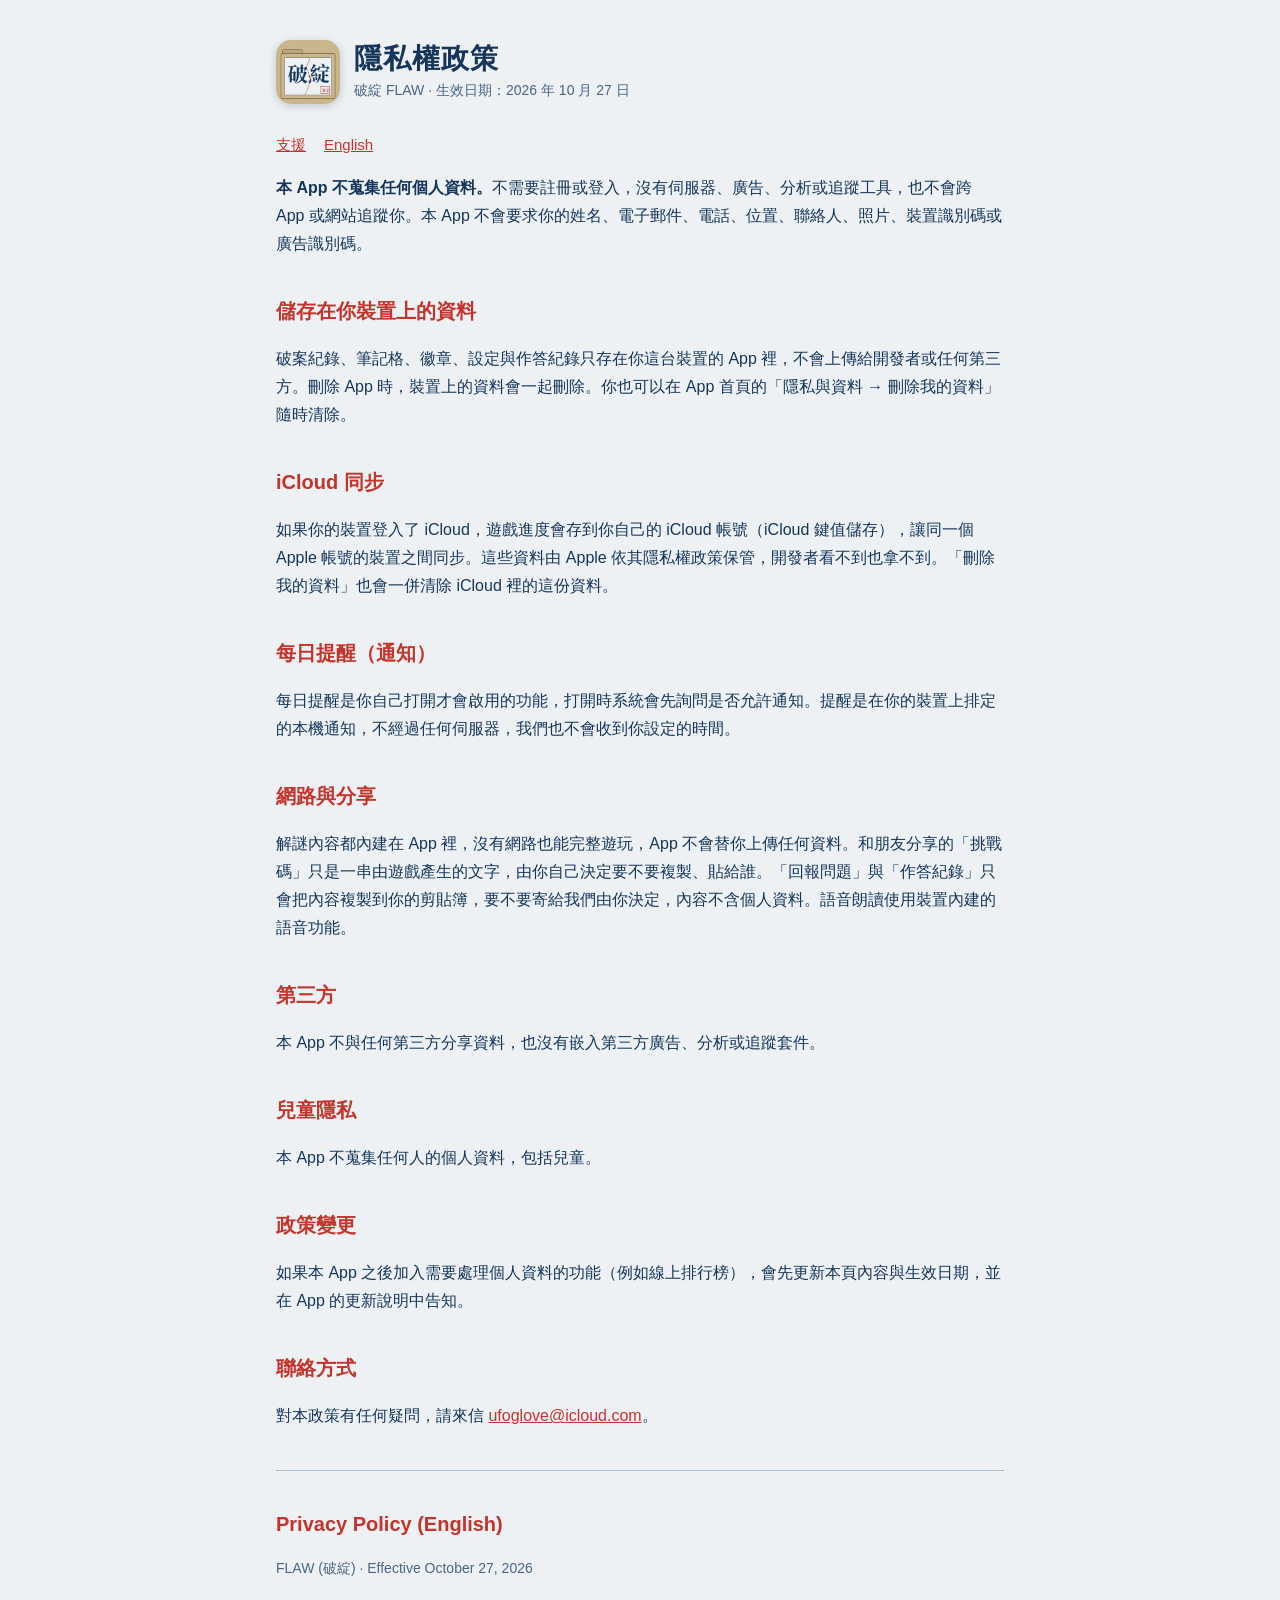
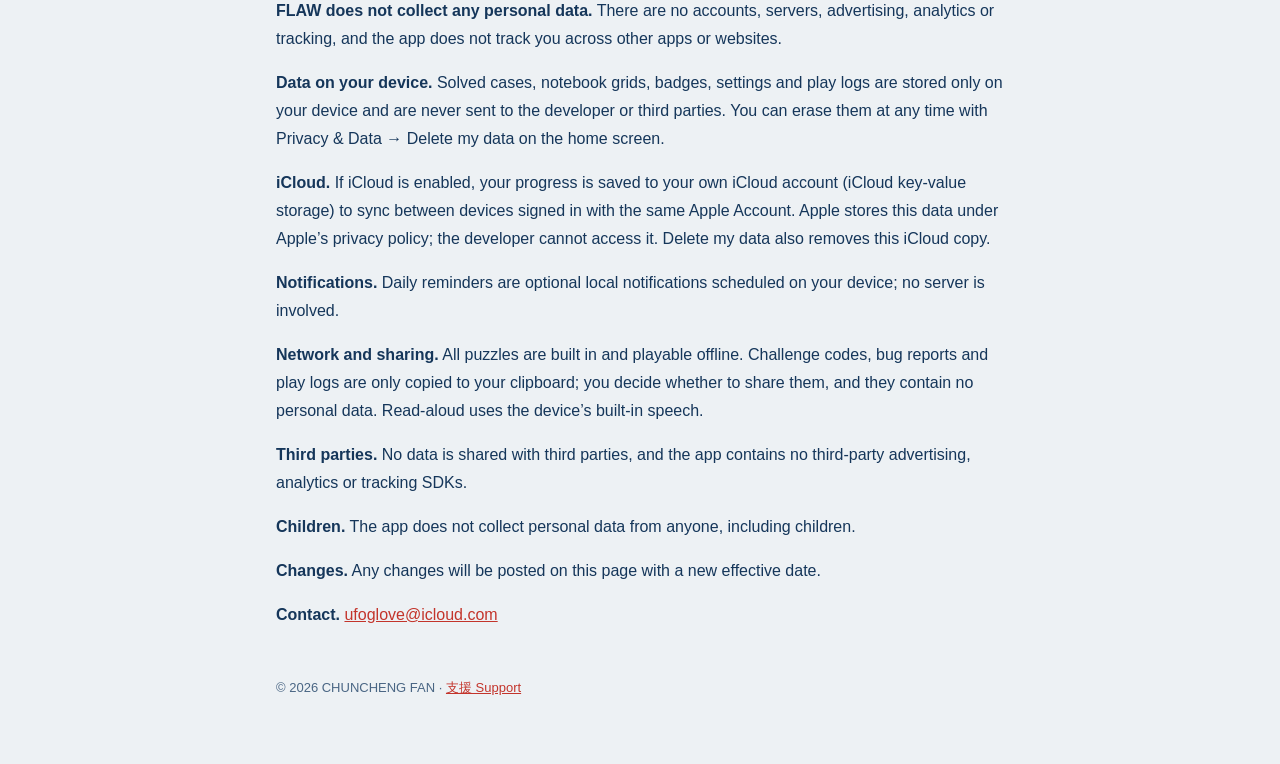
==== privacy.html @ dfb83c73 "破綻 FLAW 支援頁與隱私權政策" ====
<!doctype html>
<html lang="zh-Hant">
<head>
<meta charset="utf-8">
<meta name="viewport" content="width=device-width, initial-scale=1">
<title>破綻 FLAW 隱私權政策</title>
<meta name="description" content="《破綻 FLAW》的隱私權政策：不蒐集任何個人資料。">
<link rel="icon" href="icon.png">
<link rel="stylesheet" href="style.css">
</head>
<body>
<main>
<header>
  <img src="icon.png" alt="破綻 FLAW App 圖示">
  <div><h1>隱私權政策</h1><p class="sub">破綻 FLAW · 生效日期：2026 年 10 月 27 日</p></div>
</header>
<nav><a href="index.html">支援</a><a href="#en">English</a></nav>

<p><strong>本 App 不蒐集任何個人資料。</strong>不需要註冊或登入，沒有伺服器、廣告、分析或追蹤工具，也不會跨 App 或網站追蹤你。本 App 不會要求你的姓名、電子郵件、電話、位置、聯絡人、照片、裝置識別碼或廣告識別碼。</p>

<h2>儲存在你裝置上的資料</h2>
<p>破案紀錄、筆記格、徽章、設定與作答紀錄只存在你這台裝置的 App 裡，不會上傳給開發者或任何第三方。刪除 App 時，裝置上的資料會一起刪除。你也可以在 App 首頁的「隱私與資料 → 刪除我的資料」隨時清除。</p>

<h2>iCloud 同步</h2>
<p>如果你的裝置登入了 iCloud，遊戲進度會存到你自己的 iCloud 帳號（iCloud 鍵值儲存），讓同一個 Apple 帳號的裝置之間同步。這些資料由 Apple 依其隱私權政策保管，開發者看不到也拿不到。「刪除我的資料」也會一併清除 iCloud 裡的這份資料。</p>

<h2>每日提醒（通知）</h2>
<p>每日提醒是你自己打開才會啟用的功能，打開時系統會先詢問是否允許通知。提醒是在你的裝置上排定的本機通知，不經過任何伺服器，我們也不會收到你設定的時間。</p>

<h2>網路與分享</h2>
<p>解謎內容都內建在 App 裡，沒有網路也能完整遊玩，App 不會替你上傳任何資料。和朋友分享的「挑戰碼」只是一串由遊戲產生的文字，由你自己決定要不要複製、貼給誰。「回報問題」與「作答紀錄」只會把內容複製到你的剪貼簿，要不要寄給我們由你決定，內容不含個人資料。語音朗讀使用裝置內建的語音功能。</p>

<h2>第三方</h2>
<p>本 App 不與任何第三方分享資料，也沒有嵌入第三方廣告、分析或追蹤套件。</p>

<h2>兒童隱私</h2>
<p>本 App 不蒐集任何人的個人資料，包括兒童。</p>

<h2>政策變更</h2>
<p>如果本 App 之後加入需要處理個人資料的功能（例如線上排行榜），會先更新本頁內容與生效日期，並在 App 的更新說明中告知。</p>

<h2>聯絡方式</h2>
<p>對本政策有任何疑問，請來信 <a href="mailto:ufoglove@icloud.com">ufoglove@icloud.com</a>。</p>

<hr>
<h2 id="en">Privacy Policy (English)</h2>
<p class="muted">FLAW (破綻) · Effective October 27, 2026</p>
<p><strong>FLAW does not collect any personal data.</strong> There are no accounts, servers, advertising, analytics or tracking, and the app does not track you across other apps or websites.</p>
<p><strong>Data on your device.</strong> Solved cases, notebook grids, badges, settings and play logs are stored only on your device and are never sent to the developer or third parties. You can erase them at any time with Privacy &amp; Data → Delete my data on the home screen.</p>
<p><strong>iCloud.</strong> If iCloud is enabled, your progress is saved to your own iCloud account (iCloud key-value storage) to sync between devices signed in with the same Apple Account. Apple stores this data under Apple’s privacy policy; the developer cannot access it. Delete my data also removes this iCloud copy.</p>
<p><strong>Notifications.</strong> Daily reminders are optional local notifications scheduled on your device; no server is involved.</p>
<p><strong>Network and sharing.</strong> All puzzles are built in and playable offline. Challenge codes, bug reports and play logs are only copied to your clipboard; you decide whether to share them, and they contain no personal data. Read-aloud uses the device’s built-in speech.</p>
<p><strong>Third parties.</strong> No data is shared with third parties, and the app contains no third-party advertising, analytics or tracking SDKs.</p>
<p><strong>Children.</strong> The app does not collect personal data from anyone, including children.</p>
<p><strong>Changes.</strong> Any changes will be posted on this page with a new effective date.</p>
<p><strong>Contact.</strong> <a href="mailto:ufoglove@icloud.com">ufoglove@icloud.com</a></p>
<footer>© 2026 CHUNCHENG FAN · <a href="index.html">支援 Support</a></footer>
</main>
</body>
</html>
---- style.css ----
:root { --bg: #EDF1F4; --panel: #F7F9FA; --text: #15365A; --muted: #4A6684; --accent: #C3342B; --line: #A9BCCD; }
@media (prefers-color-scheme: dark) { :root { --bg: #0D2744; --panel: #12304F; --text: #E6EEF6; --muted: #A7BDD2; --accent: #FF7468; --line: #3F6489; } }
* { box-sizing: border-box; }
body { margin: 0; background: var(--bg); color: var(--text); font: 16px/1.75 -apple-system, BlinkMacSystemFont, "PingFang TC", "Noto Sans TC", "Segoe UI", sans-serif; }
main { max-width: 760px; margin: 0 auto; padding: 40px 16px 64px; }
header { display: flex; align-items: center; gap: 14px; margin-bottom: 28px; }
header img { width: 64px; height: 64px; border-radius: 15px; box-shadow: 0 2px 8px rgba(13, 39, 68, .2); }
h1 { font-family: "Songti TC", "Noto Serif TC", serif; font-size: 28px; margin: 0; line-height: 1.2; letter-spacing: .04em; }
.sub { color: var(--muted); margin: 2px 0 0; font-size: 14px; }
h2 { font-size: 20px; margin: 36px 0 10px; color: var(--accent); }
h3 { font-size: 17px; margin: 22px 0 6px; }
.muted { color: var(--muted); font-size: 14px; }
a { color: var(--accent); }
nav { display: flex; gap: 18px; flex-wrap: wrap; margin-bottom: 8px; font-size: 15px; }
.card { background: var(--panel); border: 1px solid var(--line); border-radius: 12px; padding: 4px 18px 14px; margin-top: 14px; }
ul { padding-left: 22px; }
hr { border: 0; border-top: 1px solid var(--line); margin: 40px 0 24px; }
footer { color: var(--muted); font-size: 13px; margin-top: 48px; }
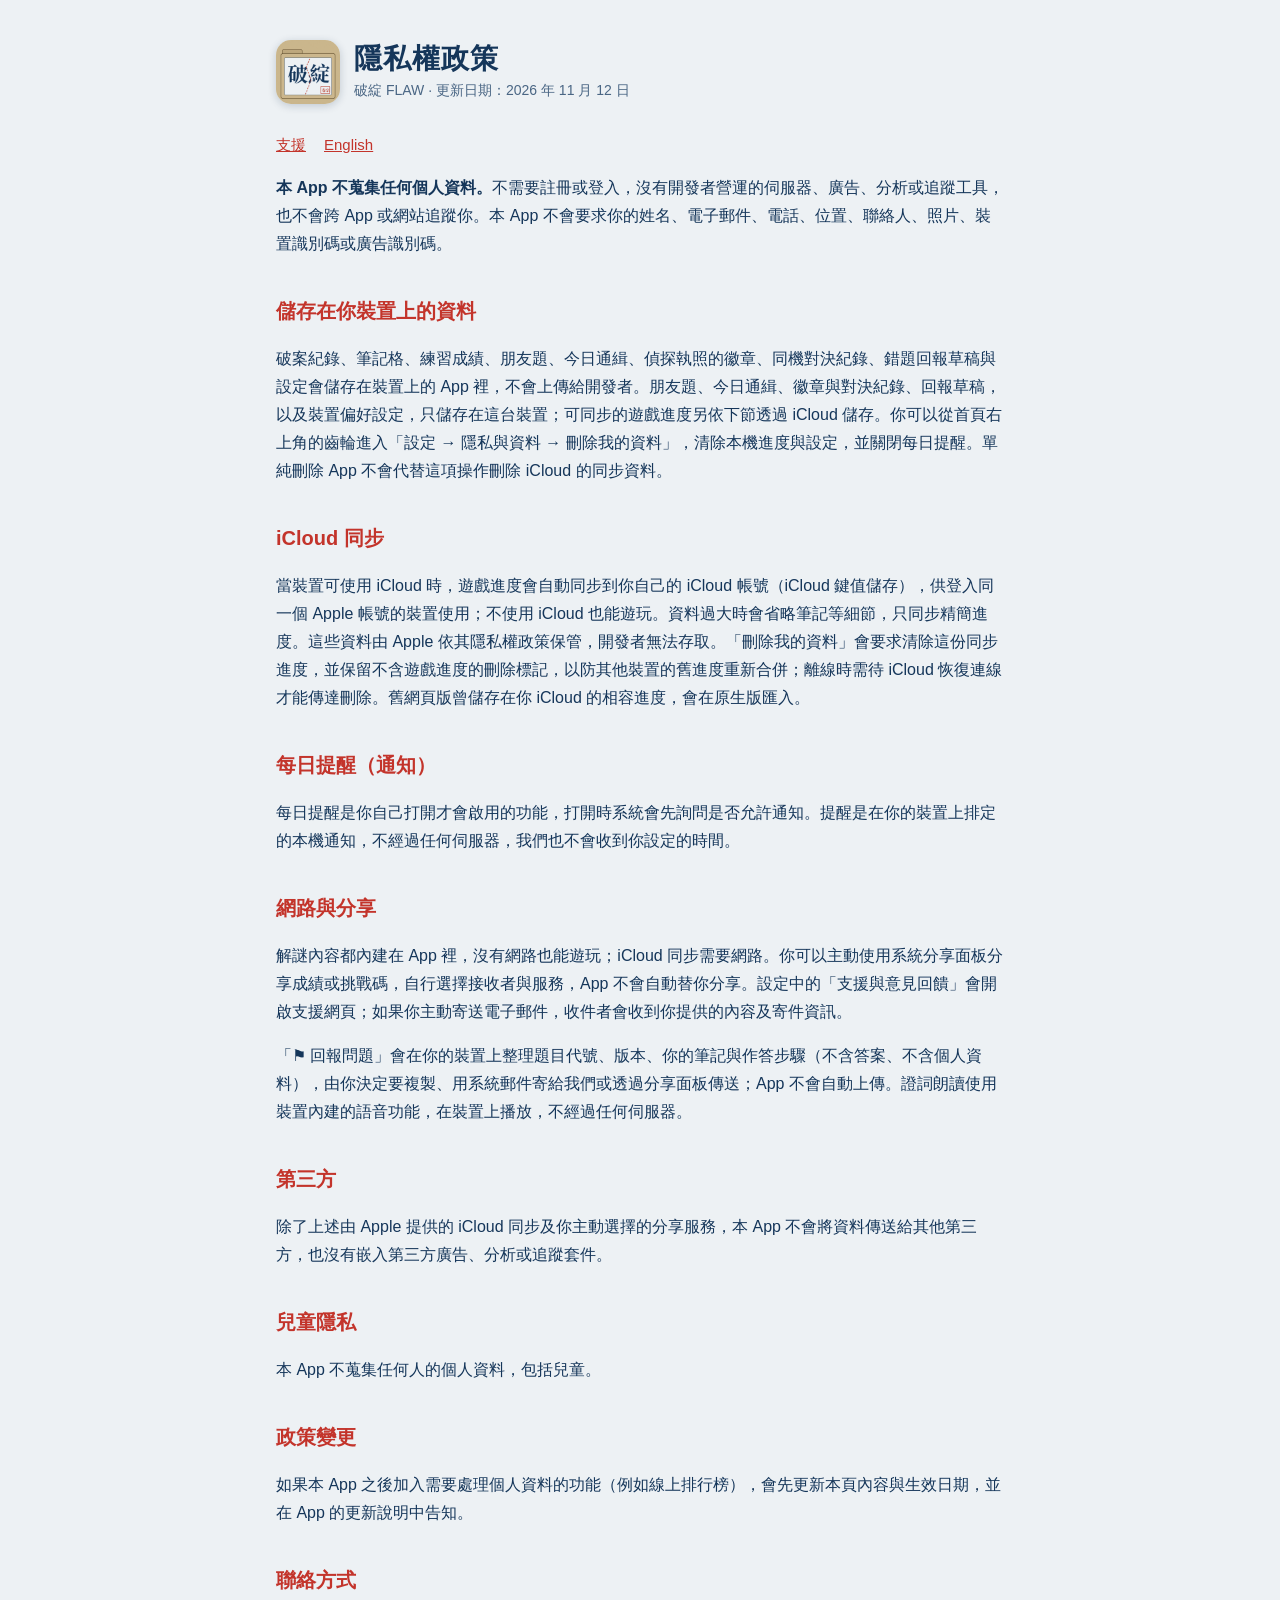
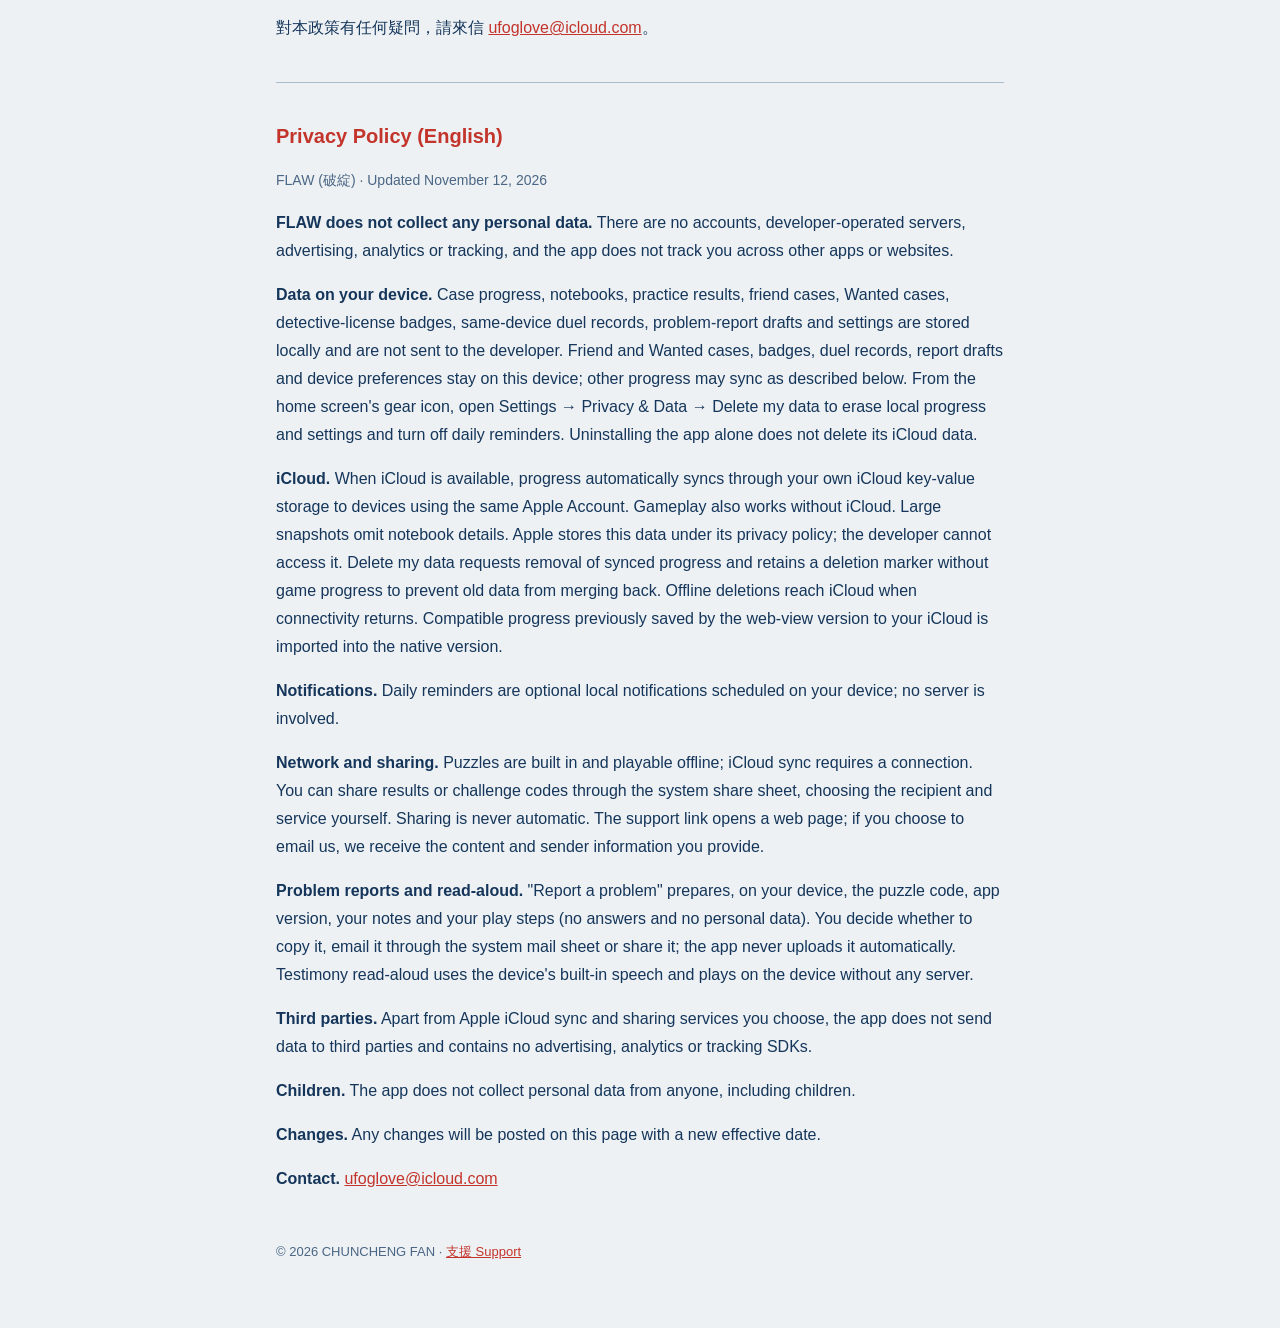
==== commit 5b2406ad: "支援頁與隱私權政策：改成完整免費版（1.0 build 9）的實際功能 - 支援頁：今日通緝、每週挑戰、偵探執照、結案復盤、證詞朗讀、題目工坊、同機雙人、⚑ 回報問題；地獄卷宗的驚嚇演出怎麼關 - 隱" ====
--- a/privacy.html
+++ b/privacy.html
@@ -12,26 +12,27 @@
 <main>
 <header>
   <img src="icon.png" alt="破綻 FLAW App 圖示">
-  <div><h1>隱私權政策</h1><p class="sub">破綻 FLAW · 生效日期：2026 年 10 月 27 日</p></div>
+  <div><h1>隱私權政策</h1><p class="sub">破綻 FLAW · 更新日期：2026 年 11 月 12 日</p></div>
 </header>
 <nav><a href="index.html">支援</a><a href="#en">English</a></nav>
 
-<p><strong>本 App 不蒐集任何個人資料。</strong>不需要註冊或登入，沒有伺服器、廣告、分析或追蹤工具，也不會跨 App 或網站追蹤你。本 App 不會要求你的姓名、電子郵件、電話、位置、聯絡人、照片、裝置識別碼或廣告識別碼。</p>
+<p><strong>本 App 不蒐集任何個人資料。</strong>不需要註冊或登入，沒有開發者營運的伺服器、廣告、分析或追蹤工具，也不會跨 App 或網站追蹤你。本 App 不會要求你的姓名、電子郵件、電話、位置、聯絡人、照片、裝置識別碼或廣告識別碼。</p>
 
 <h2>儲存在你裝置上的資料</h2>
-<p>破案紀錄、筆記格、徽章、設定與作答紀錄只存在你這台裝置的 App 裡，不會上傳給開發者或任何第三方。刪除 App 時，裝置上的資料會一起刪除。你也可以在 App 首頁的「隱私與資料 → 刪除我的資料」隨時清除。</p>
+<p>破案紀錄、筆記格、練習成績、朋友題、今日通緝、偵探執照的徽章、同機對決紀錄、錯題回報草稿與設定會儲存在裝置上的 App 裡，不會上傳給開發者。朋友題、今日通緝、徽章與對決紀錄、回報草稿，以及裝置偏好設定，只儲存在這台裝置；可同步的遊戲進度另依下節透過 iCloud 儲存。你可以從首頁右上角的齒輪進入「設定 → 隱私與資料 → 刪除我的資料」，清除本機進度與設定，並關閉每日提醒。單純刪除 App 不會代替這項操作刪除 iCloud 的同步資料。</p>
 
 <h2>iCloud 同步</h2>
-<p>如果你的裝置登入了 iCloud，遊戲進度會存到你自己的 iCloud 帳號（iCloud 鍵值儲存），讓同一個 Apple 帳號的裝置之間同步。這些資料由 Apple 依其隱私權政策保管，開發者看不到也拿不到。「刪除我的資料」也會一併清除 iCloud 裡的這份資料。</p>
+<p>當裝置可使用 iCloud 時，遊戲進度會自動同步到你自己的 iCloud 帳號（iCloud 鍵值儲存），供登入同一個 Apple 帳號的裝置使用；不使用 iCloud 也能遊玩。資料過大時會省略筆記等細節，只同步精簡進度。這些資料由 Apple 依其隱私權政策保管，開發者無法存取。「刪除我的資料」會要求清除這份同步進度，並保留不含遊戲進度的刪除標記，以防其他裝置的舊進度重新合併；離線時需待 iCloud 恢復連線才能傳達刪除。舊網頁版曾儲存在你 iCloud 的相容進度，會在原生版匯入。</p>
 
 <h2>每日提醒（通知）</h2>
 <p>每日提醒是你自己打開才會啟用的功能，打開時系統會先詢問是否允許通知。提醒是在你的裝置上排定的本機通知，不經過任何伺服器，我們也不會收到你設定的時間。</p>
 
 <h2>網路與分享</h2>
-<p>解謎內容都內建在 App 裡，沒有網路也能完整遊玩，App 不會替你上傳任何資料。和朋友分享的「挑戰碼」只是一串由遊戲產生的文字，由你自己決定要不要複製、貼給誰。「回報問題」與「作答紀錄」只會把內容複製到你的剪貼簿，要不要寄給我們由你決定，內容不含個人資料。語音朗讀使用裝置內建的語音功能。</p>
+<p>解謎內容都內建在 App 裡，沒有網路也能遊玩；iCloud 同步需要網路。你可以主動使用系統分享面板分享成績或挑戰碼，自行選擇接收者與服務，App 不會自動替你分享。設定中的「支援與意見回饋」會開啟支援網頁；如果你主動寄送電子郵件，收件者會收到你提供的內容及寄件資訊。</p>
+<p>「⚑ 回報問題」會在你的裝置上整理題目代號、版本、你的筆記與作答步驟（不含答案、不含個人資料），由你決定要複製、用系統郵件寄給我們或透過分享面板傳送；App 不會自動上傳。證詞朗讀使用裝置內建的語音功能，在裝置上播放，不經過任何伺服器。</p>
 
 <h2>第三方</h2>
-<p>本 App 不與任何第三方分享資料，也沒有嵌入第三方廣告、分析或追蹤套件。</p>
+<p>除了上述由 Apple 提供的 iCloud 同步及你主動選擇的分享服務，本 App 不會將資料傳送給其他第三方，也沒有嵌入第三方廣告、分析或追蹤套件。</p>
 
 <h2>兒童隱私</h2>
 <p>本 App 不蒐集任何人的個人資料，包括兒童。</p>
@@ -44,13 +45,14 @@
 
 <hr>
 <h2 id="en">Privacy Policy (English)</h2>
-<p class="muted">FLAW (破綻) · Effective October 27, 2026</p>
-<p><strong>FLAW does not collect any personal data.</strong> There are no accounts, servers, advertising, analytics or tracking, and the app does not track you across other apps or websites.</p>
-<p><strong>Data on your device.</strong> Solved cases, notebook grids, badges, settings and play logs are stored only on your device and are never sent to the developer or third parties. You can erase them at any time with Privacy &amp; Data → Delete my data on the home screen.</p>
-<p><strong>iCloud.</strong> If iCloud is enabled, your progress is saved to your own iCloud account (iCloud key-value storage) to sync between devices signed in with the same Apple Account. Apple stores this data under Apple’s privacy policy; the developer cannot access it. Delete my data also removes this iCloud copy.</p>
+<p class="muted">FLAW (破綻) · Updated November 12, 2026</p>
+<p><strong>FLAW does not collect any personal data.</strong> There are no accounts, developer-operated servers, advertising, analytics or tracking, and the app does not track you across other apps or websites.</p>
+<p><strong>Data on your device.</strong> Case progress, notebooks, practice results, friend cases, Wanted cases, detective-license badges, same-device duel records, problem-report drafts and settings are stored locally and are not sent to the developer. Friend and Wanted cases, badges, duel records, report drafts and device preferences stay on this device; other progress may sync as described below. From the home screen's gear icon, open Settings → Privacy &amp; Data → Delete my data to erase local progress and settings and turn off daily reminders. Uninstalling the app alone does not delete its iCloud data.</p>
+<p><strong>iCloud.</strong> When iCloud is available, progress automatically syncs through your own iCloud key-value storage to devices using the same Apple Account. Gameplay also works without iCloud. Large snapshots omit notebook details. Apple stores this data under its privacy policy; the developer cannot access it. Delete my data requests removal of synced progress and retains a deletion marker without game progress to prevent old data from merging back. Offline deletions reach iCloud when connectivity returns. Compatible progress previously saved by the web-view version to your iCloud is imported into the native version.</p>
 <p><strong>Notifications.</strong> Daily reminders are optional local notifications scheduled on your device; no server is involved.</p>
-<p><strong>Network and sharing.</strong> All puzzles are built in and playable offline. Challenge codes, bug reports and play logs are only copied to your clipboard; you decide whether to share them, and they contain no personal data. Read-aloud uses the device’s built-in speech.</p>
-<p><strong>Third parties.</strong> No data is shared with third parties, and the app contains no third-party advertising, analytics or tracking SDKs.</p>
+<p><strong>Network and sharing.</strong> Puzzles are built in and playable offline; iCloud sync requires a connection. You can share results or challenge codes through the system share sheet, choosing the recipient and service yourself. Sharing is never automatic. The support link opens a web page; if you choose to email us, we receive the content and sender information you provide.</p>
+<p><strong>Problem reports and read-aloud.</strong> "Report a problem" prepares, on your device, the puzzle code, app version, your notes and your play steps (no answers and no personal data). You decide whether to copy it, email it through the system mail sheet or share it; the app never uploads it automatically. Testimony read-aloud uses the device's built-in speech and plays on the device without any server.</p>
+<p><strong>Third parties.</strong> Apart from Apple iCloud sync and sharing services you choose, the app does not send data to third parties and contains no advertising, analytics or tracking SDKs.</p>
 <p><strong>Children.</strong> The app does not collect personal data from anyone, including children.</p>
 <p><strong>Changes.</strong> Any changes will be posted on this page with a new effective date.</p>
 <p><strong>Contact.</strong> <a href="mailto:ufoglove@icloud.com">ufoglove@icloud.com</a></p>
